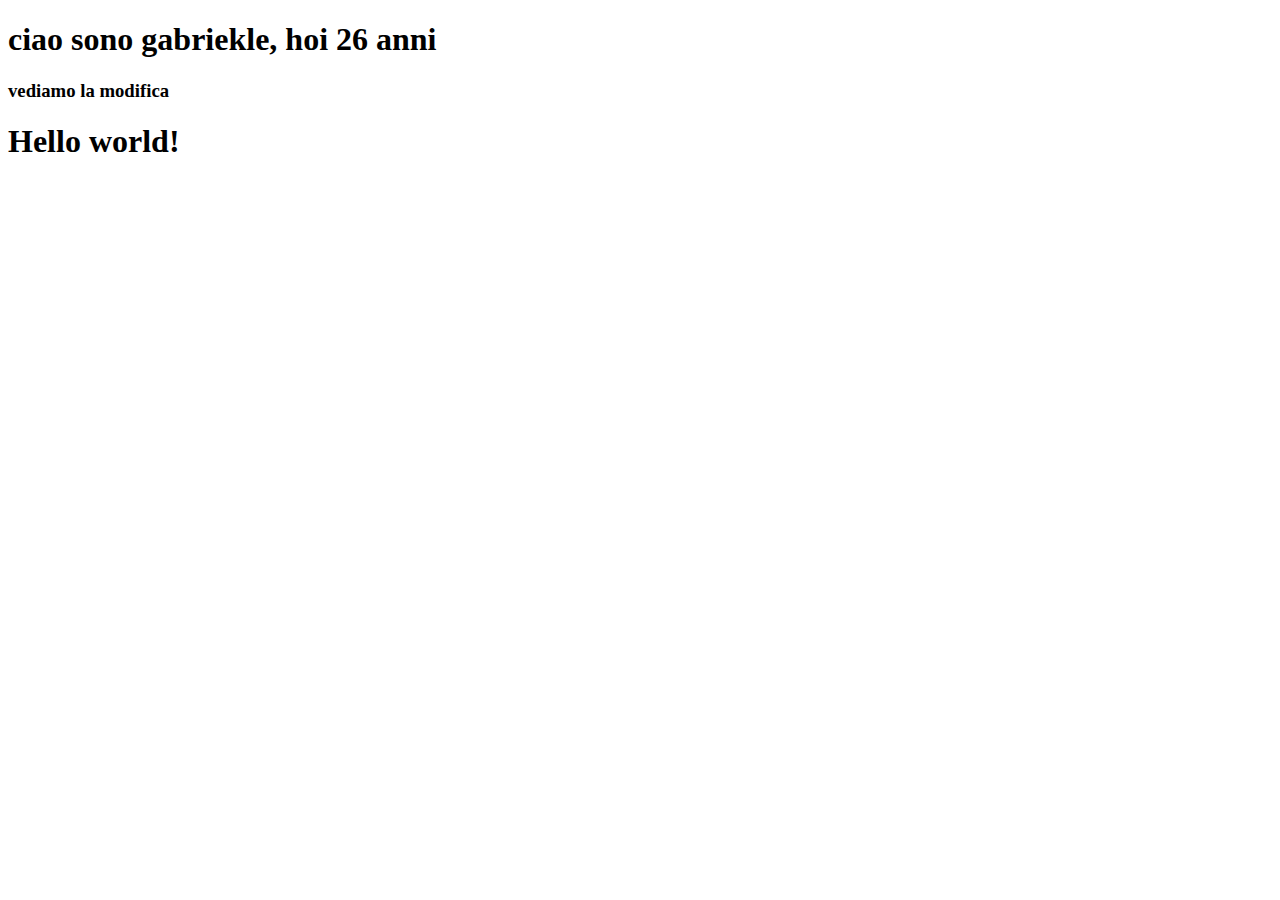
==== index.html @ a5af9c04 "Merge branch 'fetch-Results' into features" ====
<!DOCTYPE html>
<html lang="en">
  <head>
    <meta charset="UTF-8" />
    <meta name="viewport" content="width=device-width, initial-scale=1.0" />
    <!-- Style CSS -->
    <link rel="stylesheet" href="./assets/style.css" />
    <title>Ciao</title>
  </head>

  <body>
    <h1>ciao sono gabriekle, hoi 26 anni</h1>
    <h3>vediamo la modifica</h3>
    <h1>Hello world!</h1>
    <script src="./script.js" defer></script>
  </body>
</html>
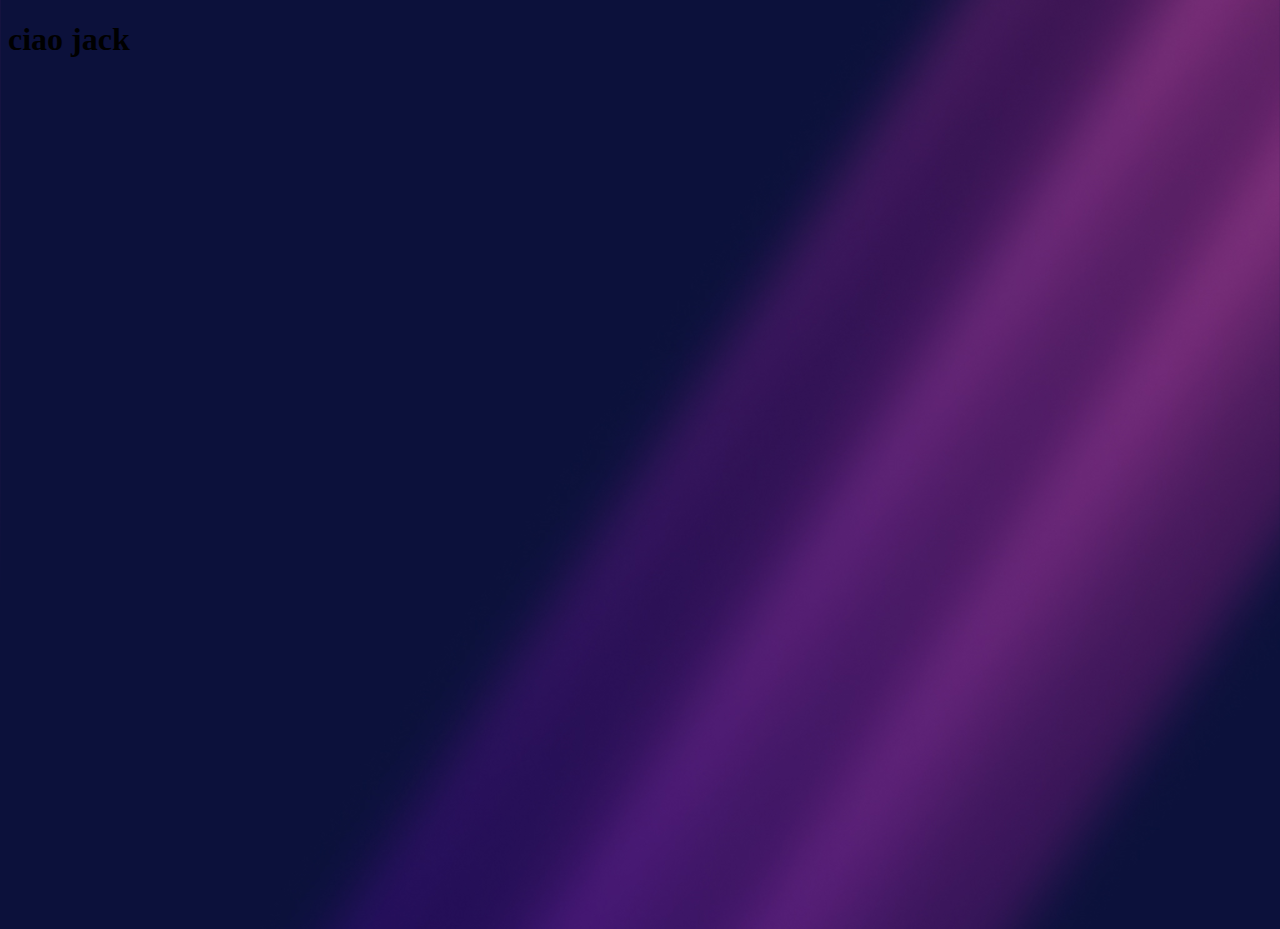
==== commit 1c89165f: "Merge branch 'develop' into FEATURE-GABRIELE" ====
--- a/index.html
+++ b/index.html
@@ -7,11 +7,8 @@
     <link rel="stylesheet" href="./assets/style.css" />
     <title>Ciao</title>
   </head>
-
+  <h1>ciao jack</h1>
   <body>
-    <h1>ciao sono gabriekle, hoi 26 anni</h1>
-    <h3>vediamo la modifica</h3>
-    <h1>Hello world!</h1>
     <script src="./script.js" defer></script>
   </body>
 </html>
--- a/assets/style.css
+++ b/assets/style.css
@@ -0,0 +1,10 @@
+body {
+  height: 100vh;
+  width: 100vw;
+  background-image: url(./img/bg.jpg);
+  background-size: cover;
+}
+#logo {
+  width: 10%;
+  height: auto;
+}
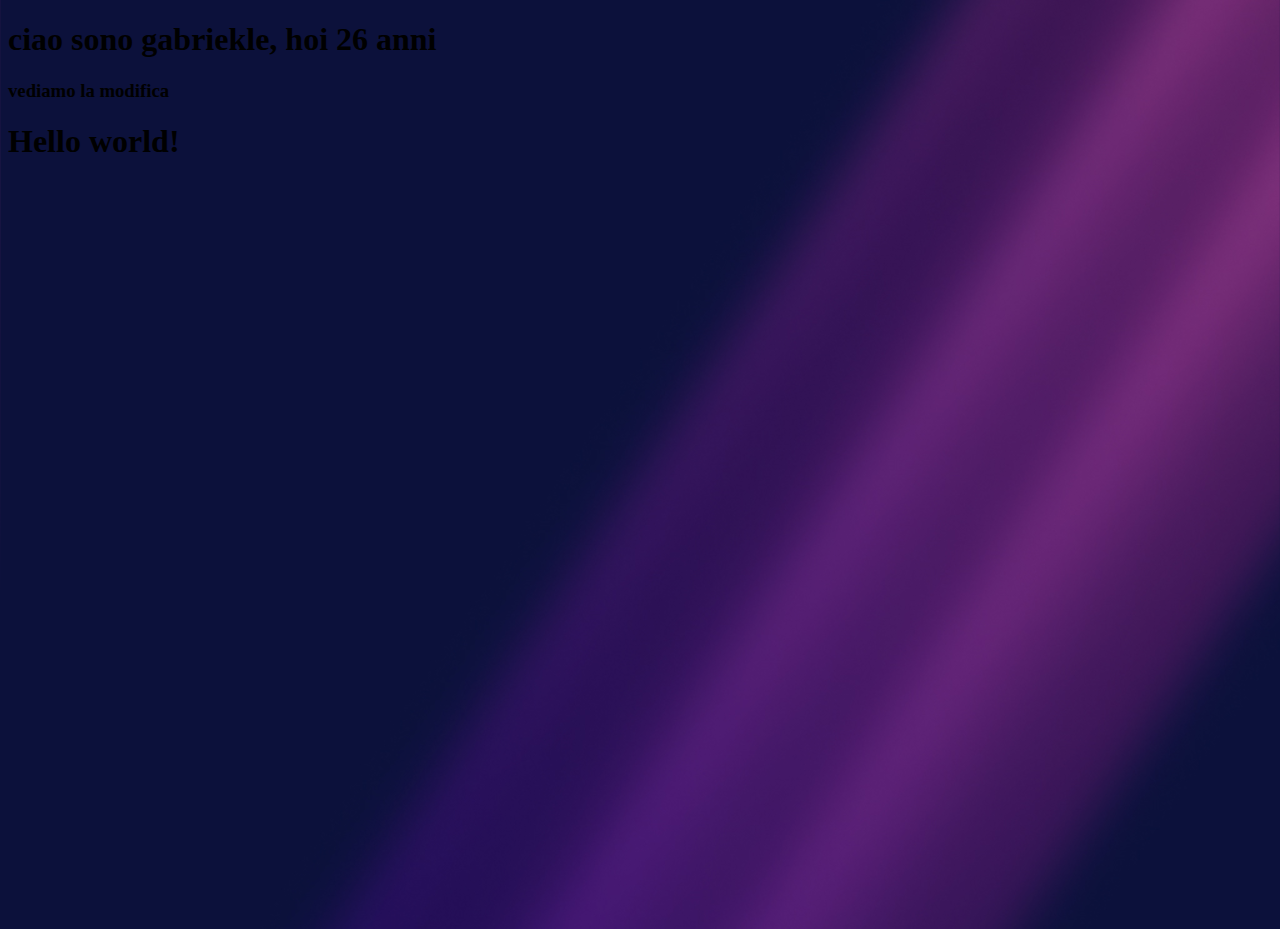
==== commit 2b37f77e: "Merge branch 'features' into develop" ====
--- a/index.html
+++ b/index.html
@@ -7,8 +7,11 @@
     <link rel="stylesheet" href="./assets/style.css" />
     <title>Ciao</title>
   </head>
-  <h1>ciao jack</h1>
+
   <body>
+    <h1>ciao sono gabriekle, hoi 26 anni</h1>
+    <h3>vediamo la modifica</h3>
+    <h1>Hello world!</h1>
     <script src="./script.js" defer></script>
   </body>
 </html>
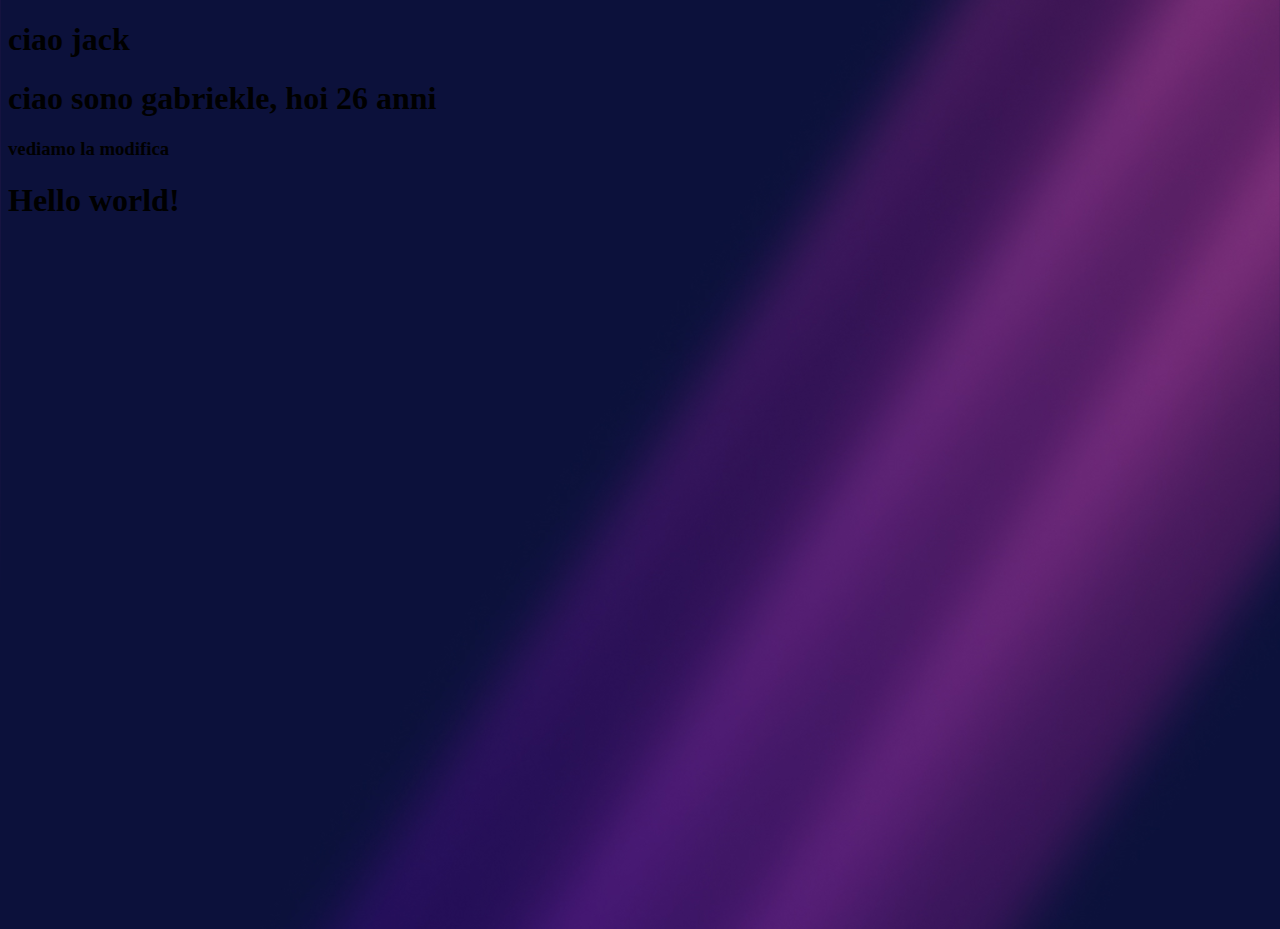
==== commit b6fad958: "Merge branch 'FEATURE-GABRIELE' into develop" ====
--- a/index.html
+++ b/index.html
@@ -7,7 +7,7 @@
     <link rel="stylesheet" href="./assets/style.css" />
     <title>Ciao</title>
   </head>
-
+  <h1>ciao jack</h1>
   <body>
     <h1>ciao sono gabriekle, hoi 26 anni</h1>
     <h3>vediamo la modifica</h3>
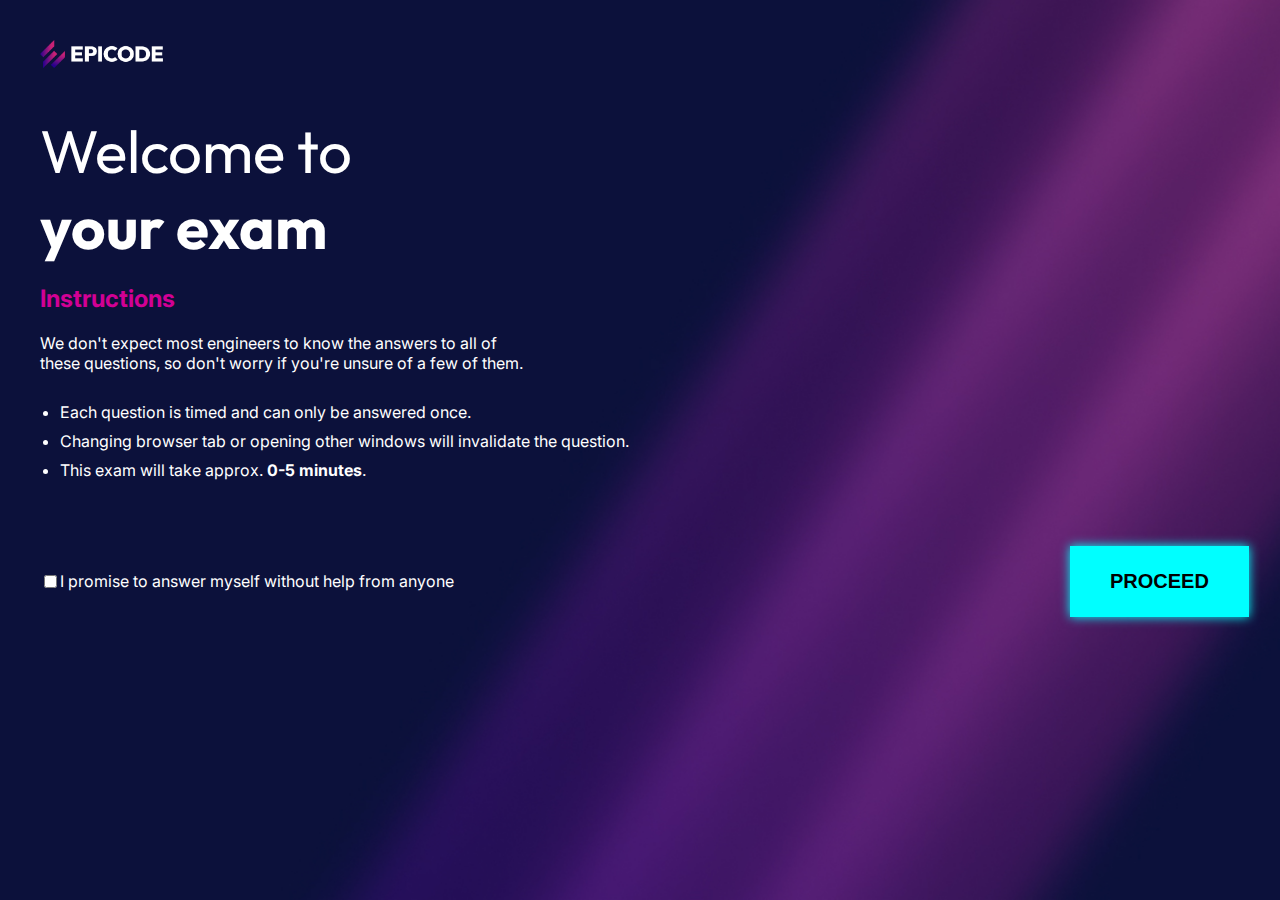
==== commit 01d8677b: "in progress welcome" ====
--- a/index.html
+++ b/index.html
@@ -3,15 +3,27 @@
   <head>
     <meta charset="UTF-8" />
     <meta name="viewport" content="width=device-width, initial-scale=1.0" />
-    <!-- Style CSS -->
+    <title>welcomepageexam</title>
     <link rel="stylesheet" href="./assets/style.css" />
-    <title>Ciao</title>
   </head>
-  <h1>ciao jack</h1>
   <body>
-    <h1>ciao sono gabriekle, hoi 26 anni</h1>
-    <h3>vediamo la modifica</h3>
-    <h1>Hello world!</h1>
-    <script src="./script.js" defer></script>
+    <div class="container">
+      <div class="logoepicode">
+        <img src="./assets/img/epicode_logo.png" alt="epicoe logo" />
+      </div>
+      <h1>Welcome to <span> your exam</span></h1>
+      <h2>Instructions</h2>
+      <p>We don't expect most engineers to know the answers to all of these questions, so don't worry if you're unsure of a few of them.</p>
+      <ul>
+        <li>Each question is timed and can only be answered once.</li>
+        <li>Changing browser tab or opening other windows will invalidate the question.</li>
+        <li>This exam will take approx. <strong>0-5 minutes</strong>.</li>
+      </ul>
+      <div class="checkbox">
+        <input type="checkbox" id="promise" />
+        <label for="promise">I promise to answer myself without help from anyone</label>
+        <button class="button">PROCEED</button>
+      </div>
+    </div>
   </body>
 </html>
--- a/assets/style.css
+++ b/assets/style.css
@@ -1,10 +1,72 @@
+@import url("https://fonts.googleapis.com/css2?family=Outfit:wght@100..900&display=swap");
+@import url("https://fonts.googleapis.com/css2?family=Inter:ital,opsz,wght@0,14..32,100..900;1,14..32,100..900&family=Outfit:wght@100..900&display=swap");
+
 body {
-  height: 100vh;
-  width: 100vw;
   background-image: url(./img/bg.jpg);
   background-size: cover;
+  font-family: "inter", sans-serif;
+  text-align: left;
+  padding-left: 2rem;
+  font-size: 16px;
+  color: white;
 }
-#logo {
+
+.logoepicode > img {
   width: 10%;
-  height: auto;
+  padding-top: 2rem;
 }
+
+h1 {
+  margin-bottom: 10px;
+  font-family: "outfit", sans-serif;
+  font-size: 60px;
+  font-weight: 400;
+  margin-right: 70%;
+}
+
+h2 {
+  color: #d20094;
+}
+
+h1 > span {
+  font-weight: 700;
+}
+
+.checkbox {
+  display: flex;
+  align-items: center;
+  margin-bottom: 20px;
+}
+.button {
+  background-color: #00ffff;
+  margin-left: 50%;
+  font-weight: 700;
+  box-shadow: 0 0 10px #00ffff;
+  border: 0;
+  padding-right: 2.5rem;
+  padding-left: 2.5rem;
+  padding-top: 1.5rem;
+  padding-bottom: 1.5rem;
+  font-size: 20px;
+}
+
+.button:active {
+  background-color: #00ffff;
+  margin-left: 50%;
+  font-weight: 700;
+  box-shadow: 0 0 30px #00ffff;
+  border: 0;
+  transition: 1, 3s;
+  font-size: 20px;
+}
+
+ul {
+  padding-left: 20px;
+  margin-top: 2%;
+  margin-bottom: 5%;
+  line-height: 1.8em;
+}
+
+p {
+  margin-right: 60%;
+}
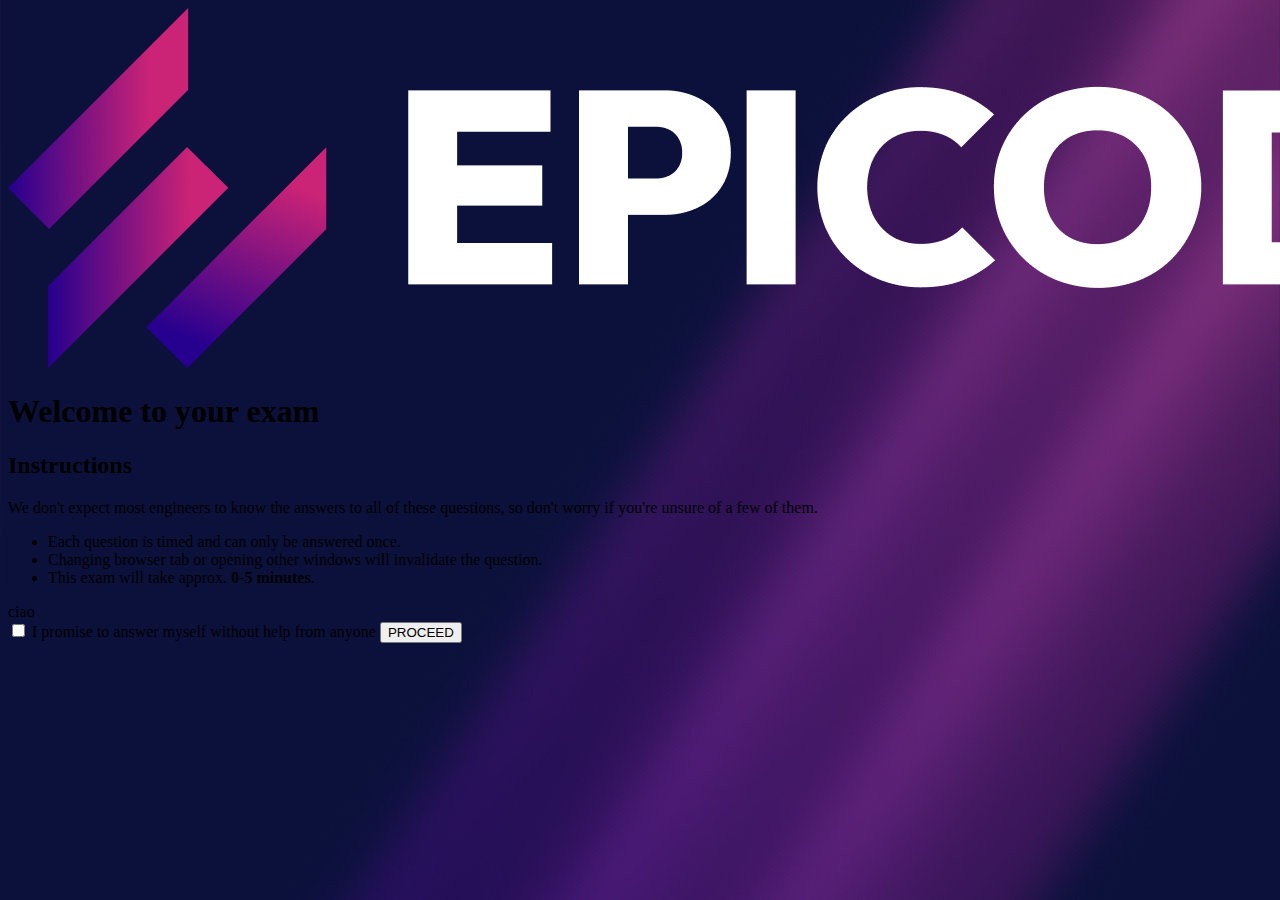
==== commit e7224b42: "ciao salva" ====
--- a/index.html
+++ b/index.html
@@ -11,19 +11,22 @@
       <div class="logoepicode">
         <img src="./assets/img/epicode_logo.png" alt="epicoe logo" />
       </div>
-      <h1>Welcome to <span> your exam</span></h1>
-      <h2>Instructions</h2>
-      <p>We don't expect most engineers to know the answers to all of these questions, so don't worry if you're unsure of a few of them.</p>
+      <h1 class="h1luigi">Welcome to <span> your exam</span></h1>
+      <h2 class="h2luigi">Instructions</h2>
+      <p class="pluigi">We don't expect most engineers to know the answers to all of these questions, so don't worry if you're unsure of a few of them.</p>
       <ul>
         <li>Each question is timed and can only be answered once.</li>
         <li>Changing browser tab or opening other windows will invalidate the question.</li>
         <li>This exam will take approx. <strong>0-5 minutes</strong>.</li>
       </ul>
-      <div class="checkbox">
-        <input type="checkbox" id="promise" />
-        <label for="promise">I promise to answer myself without help from anyone</label>
-        <button class="button">PROCEED</button>
-      </div>
+      ciao
+      <footer class="footer-Luigi">
+        <div class="checkbox-luigi">
+          <input type="checkbox" id="promise" />
+          <label for="promise">I promise to answer myself without help from anyone</label>
+          <button class="button-luigi">PROCEED</button>
+        </div>
+      </footer>
     </div>
   </body>
 </html>
--- a/assets/style.css
+++ b/assets/style.css
@@ -1,72 +1,84 @@
-@import url("https://fonts.googleapis.com/css2?family=Outfit:wght@100..900&display=swap");
-@import url("https://fonts.googleapis.com/css2?family=Inter:ital,opsz,wght@0,14..32,100..900;1,14..32,100..900&family=Outfit:wght@100..900&display=swap");
-
 body {
+  height: 90vh;
+  width: 99%;
   background-image: url(./img/bg.jpg);
   background-size: cover;
-  font-family: "inter", sans-serif;
-  text-align: left;
-  padding-left: 2rem;
-  font-size: 16px;
-  color: white;
+  box-sizing: border-box;
+}
+#center {
+  text-align: center;
+}
+#logo {
+  width: 15rem;
+  height: auto;
+  margin-left: 11rem;
+  margin-top: 3rem;
 }
 
-.logoepicode > img {
-  width: 10%;
-  padding-top: 2rem;
+#h1gabriele {
+  font-size: 60px;
+  color: #edeaf0;
+  margin-top: 10rem;
+  font-family: "Outfit", sans-serif;
+  font-optical-sizing: auto;
+  font-weight: 900;
+  font-style: normal;
+}
+.star-widget input {
+  display: none;
 }
 
-h1 {
-  margin-bottom: 10px;
-  font-family: "outfit", sans-serif;
+.star-widget label {
   font-size: 60px;
-  font-weight: 400;
-  margin-right: 70%;
+  color: #0b113b;
+  padding: 10px;
+  transition: all 0.2s ease;
 }
 
-h2 {
-  color: #d20094;
+input:not(:checked) ~ label:hover,
+input:not(:checked) ~ label:hover ~ label {
+  color: #00ffff;
 }
 
-h1 > span {
-  font-weight: 700;
+input:checked ~ label {
+  color: #00ffff;
 }
 
-.checkbox {
-  display: flex;
-  align-items: center;
-  margin-bottom: 20px;
-}
-.button {
-  background-color: #00ffff;
-  margin-left: 50%;
-  font-weight: 700;
-  box-shadow: 0 0 10px #00ffff;
-  border: 0;
-  padding-right: 2.5rem;
-  padding-left: 2.5rem;
-  padding-top: 1.5rem;
-  padding-bottom: 1.5rem;
-  font-size: 20px;
+input#rate-10:checked ~ label {
+  color: #00ffff;
+  text-shadow: 0 0 20px#2972A2;
 }
 
-.button:active {
-  background-color: #00ffff;
-  margin-left: 50%;
-  font-weight: 700;
-  box-shadow: 0 0 30px #00ffff;
-  border: 0;
-  transition: 1, 3s;
+#pgabriele {
+  color: #edeaf0;
   font-size: 20px;
+  font-family: "Inter", sans-serif;
+  font-optical-sizing: auto;
+  font-weight: 300;
+  font-style: normal;
 }
 
-ul {
-  padding-left: 20px;
-  margin-top: 2%;
-  margin-bottom: 5%;
-  line-height: 1.8em;
+#text {
+  height: auto;
+  width: 58rem;
+  margin-top: 1rem;
+  background: transparent;
+  outline: none;
+  color: #edeaf0;
+  font-size: 18px;
+  border: none;
+  border-bottom: 1px solid #d20094;
+  padding-left: 2rem;
+  padding-bottom: 1rem;
 }
-
-p {
-  margin-right: 60%;
+#buttongabriele {
+  width: 16rem;
+  height: 4.5rem;
+  margin-top: 4rem;
+  background-color: #00ffff;
+  font-size: 2rem;
+  /* box-shadow: 10px 0px 50px #00ffff; */
 }
+#buttongabriele:hover {
+  filter: drop-shadow(1px 1px 20px #00ffff);
+}
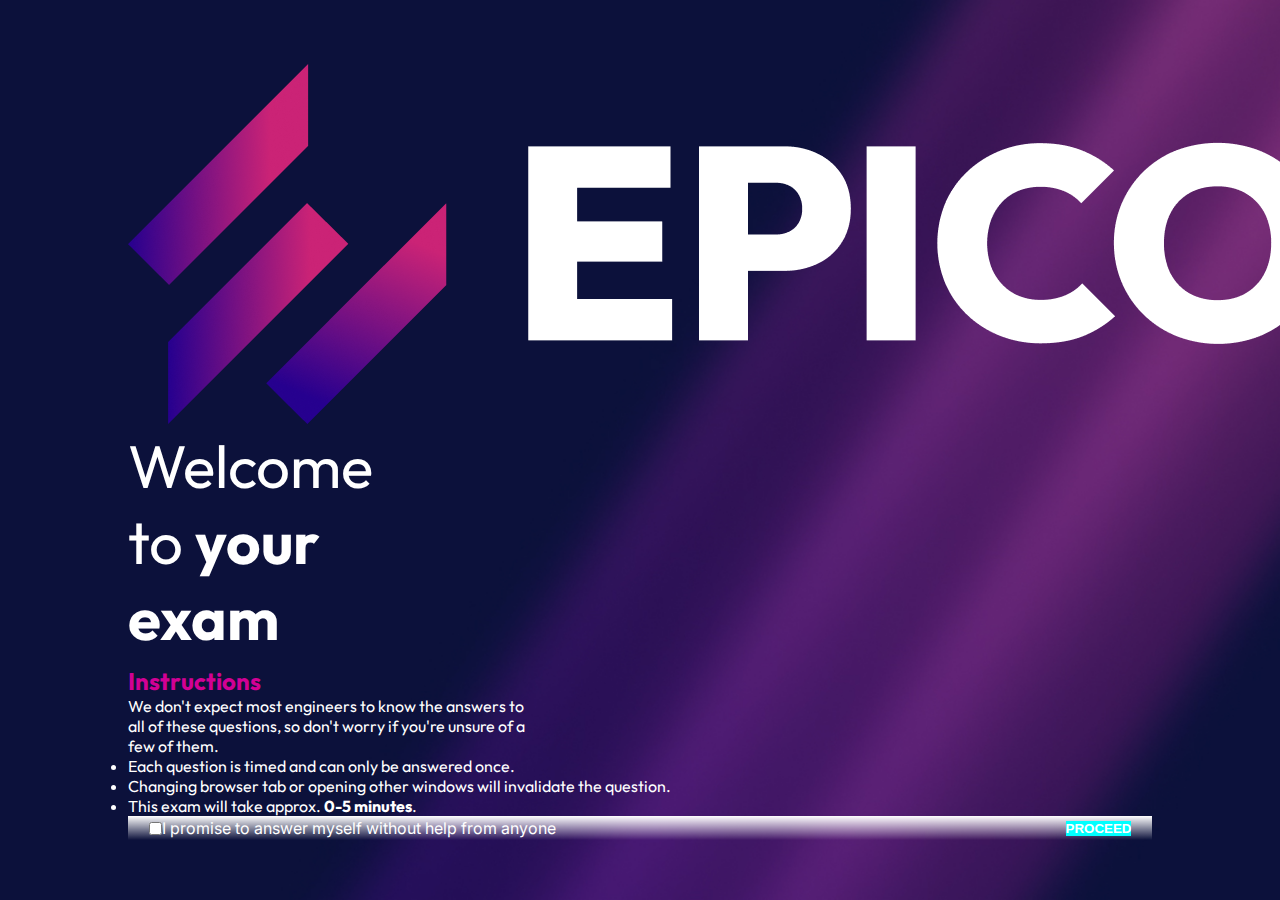
==== commit 9f118e15: "Merge branch 'FEUTURE-LUIGI' into develop" ====
--- a/index.html
+++ b/index.html
@@ -19,9 +19,8 @@
         <li>Changing browser tab or opening other windows will invalidate the question.</li>
         <li>This exam will take approx. <strong>0-5 minutes</strong>.</li>
       </ul>
-      ciao
       <footer class="footer-Luigi">
-        <div class="checkbox-luigi">
+        <div class="checkbox">
           <input type="checkbox" id="promise" />
           <label for="promise">I promise to answer myself without help from anyone</label>
           <button class="button-luigi">PROCEED</button>
--- a/assets/style.css
+++ b/assets/style.css
@@ -1,84 +1,294 @@
+@import url("https://fonts.googleapis.com/css2?family=Inter:ital,opsz,wght@0,14..32,100..900;1,14..32,100..900&family=Outfit:wght@100..900&display=swap");
+
+* {
+  padding: 0;
+  margin: 0;
+  border: 0;
+  color: white;
+  box-sizing: border-box;
+}
 body {
-  height: 90vh;
-  width: 99%;
+  max-width: 1440px;
   background-image: url(./img/bg.jpg);
   background-size: cover;
-  box-sizing: border-box;
-}
-#center {
+  background-repeat: no-repeat;
+  background-attachment: fixed;
+  padding: 5% 10%;
+  font-family: "Outfit", sans-serif;
+  height: 100vh;
+  cursor: default;
+}
+
+body::-webkit-scrollbar {
+  display: none;
+}
+
+header {
+  width: 15%;
+  min-width: 100px;
+}
+
+/* logo Epicode */
+
+header img {
+  width: 100%;
+}
+
+main {
+  width: 100%;
+  height: 100%;
+  display: flex;
+  flex-direction: column;
+  align-items: center;
+  justify-content: center;
+}
+.h1-jack {
+  color: white;
+  font-size: 60px;
+  font-weight: 500;
   text-align: center;
-}
-#logo {
-  width: 15rem;
-  height: auto;
-  margin-left: 11rem;
-  margin-top: 3rem;
-}
-
-#h1gabriele {
+  margin-bottom: 5%;
+}
+
+@media only screen and (max-width: 767px) {
+  .h1-jack {
+    font-size: 2rem;
+    margin-bottom: 20%;
+  }
+}
+
+.footer-jack {
+  text-transform: uppercase;
+  color: white;
+}
+
+/* zona risposte */
+
+#box-risposte {
+  display: grid;
+  grid-template-columns: repeat(2, 1fr);
+  width: 70%;
+  height: 25%;
+  gap: 15px;
+  margin-bottom: 5%;
+}
+
+.risposte {
+  border-radius: 30px;
+  background-color: rgba(0, 0, 0, 0.2);
+  border: 2px solid transparent;
+  background-clip: padding-box;
+  position: relative;
+  margin-inline: 20px;
+}
+
+.h1luigi {
+  margin-bottom: 10px;
+  font-family: "outfit", sans-serif;
   font-size: 60px;
-  color: #edeaf0;
-  margin-top: 10rem;
-  font-family: "Outfit", sans-serif;
-  font-optical-sizing: auto;
-  font-weight: 900;
-  font-style: normal;
-}
-.star-widget input {
-  display: none;
-}
-
-.star-widget label {
-  font-size: 60px;
-  color: #0b113b;
-  padding: 10px;
-  transition: all 0.2s ease;
-}
-
-input:not(:checked) ~ label:hover,
-input:not(:checked) ~ label:hover ~ label {
+  font-weight: 400;
+  margin-right: 70%;
+}
+
+.h2luigi {
+  color: #d20094;
+}
+
+.h1luigi > span {
+  font-weight: 700;
+}
+
+.checkbox {
+  display: flex;
+  align-items: center;
+  justify-content: center;
+  font-family: "Inter", sans-serif;
+  text-align: center;
+  transition: background-color 0.3s, border-image 0.3s;
+  background-origin: border-box;
+  background-image: linear-gradient(to top, #0b103b00, #ffffff);
+  padding: 2px;
+}
+
+.risposte button {
+  width: 100%;
+  height: 100%;
+  border-radius: 30px;
+  background-image: linear-gradient(to right, #0b103b, #6f2873);
+  color: white;
+  padding: 5px;
+  cursor: pointer;
+}
+
+.risposte:hover {
+  background-image: linear-gradient(to top, #b7018c, #ffffff);
+}
+
+.risposte button:hover {
+  background-image: linear-gradient(to bottom, #7a005d, #b7018c);
+}
+
+@media only screen and (max-width: 767px) {
+  .risposte {
+    margin-inline: 5px;
+  }
+
+  #box-risposte {
+    width: 100%;
+    grid-template-columns: 1fr;
+    height: 50vh;
+  }
+}
+
+.violet {
+  color: #c4008f;
+}
+
+/* css Results page */
+
+/* css titolo e sottotitolo */
+
+.title {
+  margin-bottom: 80px;
+}
+
+.titleRes {
+  font-size: 4rem;
+  margin-top: 10px;
+  margin-bottom: 0px;
+}
+
+#ResultsMain h4 {
+  font-size: 2rem;
+  font-weight: 400;
+  margin: 0;
+  margin-bottom: 5px;
+  display: inline-block;
+}
+
+/* css datti risposte correct wrong */
+.dati {
+  display: flex;
+  justify-content: space-between;
+  align-items: center;
+  position: relative;
+  top: 0;
+  bottom: 0;
+  margin: auto;
+}
+
+/* titolo dei dati */
+.dati h1 {
+  font-weight: 400;
+  margin: -9px;
+}
+
+/* dati in percentuale in grassetto */
+.dati span {
+  font-weight: 700;
+}
+
+.button-luigi {
+  background-color: #00ffff;
+  margin-left: 50%;
+
+  font-weight: 700;
+}
+
+.Correct {
+  text-align: left;
+  margin-inline: 5rem;
+  margin-block: 3rem;
+}
+.button-luigi:active {
+  background-color: #00ffff;
+  margin-left: 50%;
+  font-weight: 700;
+  box-shadow: 0 0 30px #00ffff;
+  border: 0;
+  transition: 1, 3s;
+  font-size: 20px;
+}
+
+.Correct figcaption,
+.Wrong figcaption {
+  font-size: 1.4em;
+  font-weight: 200;
+}
+
+.Wrong {
+  text-align: right;
+  margin-inline: 5rem;
+  margin-block: 3rem;
+}
+
+/* css text con grafico a donut */
+#textIntoG {
+  width: 240px;
+  height: 160px;
+  position: absolute;
+  left: 0;
+  right: 0;
+  top: 0;
+  bottom: 0;
+  margin: auto;
+}
+
+#textIntoG h5 {
+  font-size: 1rem;
+  margin: 0;
+  margin-bottom: 5px;
+}
+
+#textIntoG span {
   color: #00ffff;
 }
 
-input:checked ~ label {
-  color: #00ffff;
-}
-
-input#rate-10:checked ~ label {
-  color: #00ffff;
-  text-shadow: 0 0 20px#2972A2;
-}
-
-#pgabriele {
-  color: #edeaf0;
-  font-size: 20px;
-  font-family: "Inter", sans-serif;
-  font-optical-sizing: auto;
-  font-weight: 300;
-  font-style: normal;
-}
-
-#text {
-  height: auto;
-  width: 58rem;
-  margin-top: 1rem;
-  background: transparent;
-  outline: none;
-  color: #edeaf0;
-  font-size: 18px;
+/* grafico */
+#myChart {
+  height: 400px;
+  width: 400px;
   border: none;
-  border-bottom: 1px solid #d20094;
-  padding-left: 2rem;
-  padding-bottom: 1rem;
-}
-#buttongabriele {
-  width: 16rem;
-  height: 4.5rem;
-  margin-top: 4rem;
-  background-color: #00ffff;
-  font-size: 2rem;
-  /* box-shadow: 10px 0px 50px #00ffff; */
-}
-#buttongabriele:hover {
-  filter: drop-shadow(1px 1px 20px #00ffff);
-}
+  position: absolute;
+  top: 0;
+  bottom: 0;
+  left: 0;
+  right: 0;
+  margin: auto;
+}
+
+/* button rate us */
+#buttonConteiner {
+  margin-top: 100px;
+  /* position: absolute;
+  left: 0;
+  right: 0;
+  top: 80%;
+  bottom: 0;
+  margin: auto; */
+}
+
+#rateUs {
+  font-size: 1.3rem;
+  font-weight: 600;
+  background: none;
+  border: 2px solid white;
+  padding-inline: 3em;
+  padding-block: 0.8em;
+  box-shadow: 0px 0px 20px 0px #00ffff78;
+}
+
+#rateUs:active {
+  transition: 200ms;
+  font-size: 1.3rem;
+  font-weight: 800;
+  /* background: rgb(240, 240, 240); */
+  border: 2px solid #00ffff78;
+  padding-inline: 3em;
+  padding-block: 0.8em;
+  box-shadow: inset 0px 0px 20px 0px #00ffff78;
+  /* box-shadow: 0px 0px 0px 0px #00ffff78; */
+}
+.pluigi {
+  margin-right: 60%;
+}
